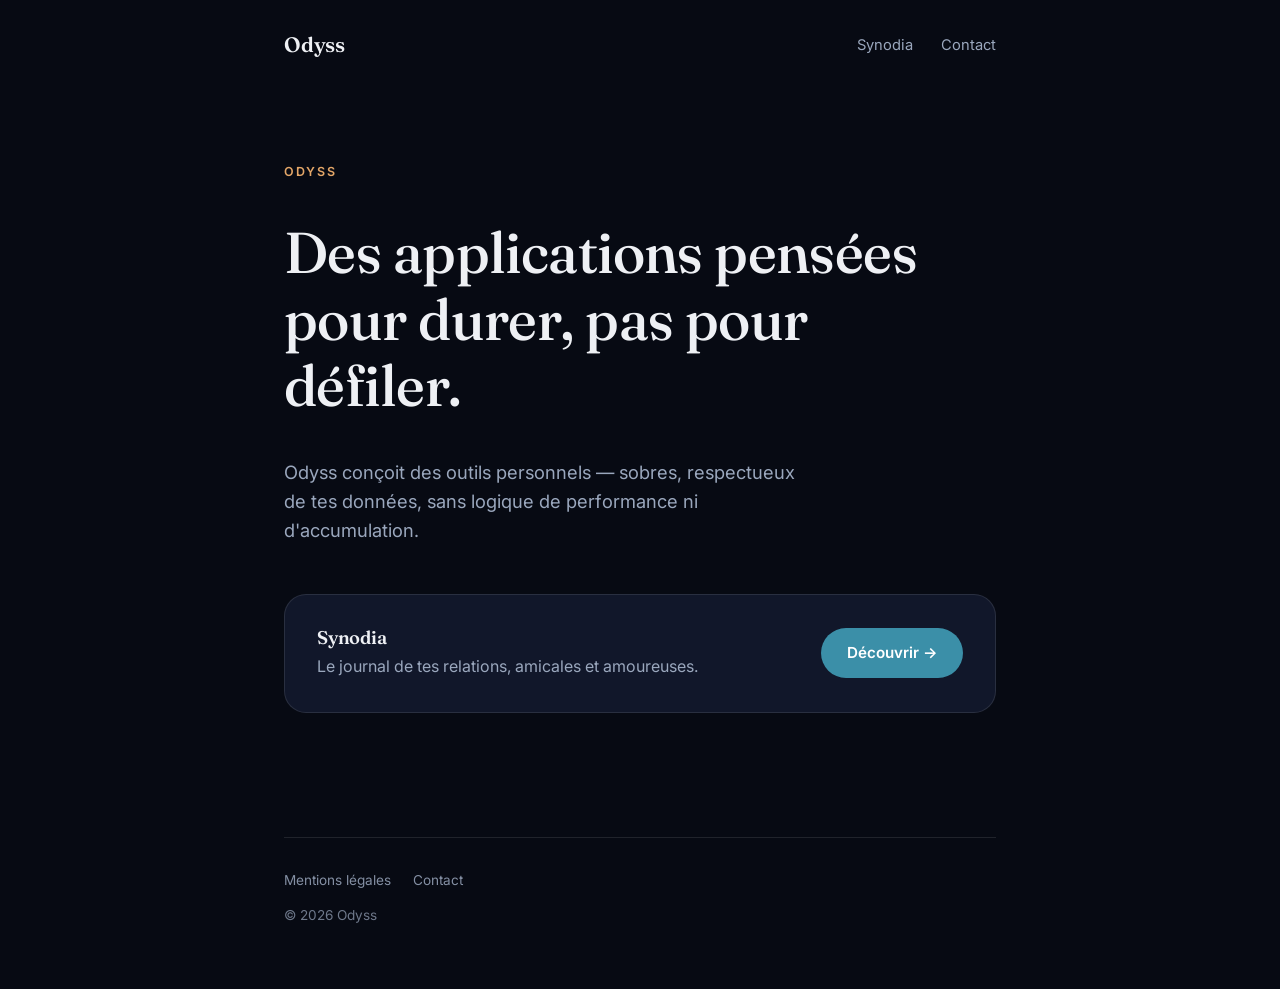
==== index.html @ f8a7f495 "Premier contenu du site" ====
<!DOCTYPE html>
<html lang="fr">
<head>
<meta charset="UTF-8">
<meta name="viewport" content="width=device-width, initial-scale=1.0">
<title>Odyss</title>
<meta name="description" content="Odyss conçoit des applications personnelles, pensées pour la réflexion plutôt que pour la performance.">
<link rel="preconnect" href="https://fonts.googleapis.com">
<link rel="preconnect" href="https://fonts.gstatic.com" crossorigin>
<link href="https://fonts.googleapis.com/css2?family=Fraunces:opsz,wght@9..144,400;9..144,500;9..144,600&family=Inter:wght@400;500;600&display=swap" rel="stylesheet">
<link rel="stylesheet" href="/style.css">
</head>
<body>

<div class="wrap">
  <header class="site-header">
    <div class="wordmark">Odyss</div>
    <nav class="site-nav">
      <a href="/synodia/">Synodia</a>
      <a href="mailto:contact@odyss-app.fr">Contact</a>
    </nav>
  </header>

  <main style="padding: 60px 0 40px;">
    <p class="eyebrow">Odyss</p>
    <h1>Des applications pensées<br>pour durer, pas pour défiler.</h1>
    <p style="font-size: 1.15rem; max-width: 520px; margin-top: 20px;">
      Odyss conçoit des outils personnels — sobres, respectueux de tes
      données, sans logique de performance ni d'accumulation.
    </p>

    <div class="card" style="margin-top: 48px; display: flex; align-items: center; justify-content: space-between; flex-wrap: wrap; gap: 20px;">
      <div>
        <h3 style="margin: 0 0 6px;">Synodia</h3>
        <p style="margin: 0;">Le journal de tes relations, amicales et amoureuses.</p>
      </div>
      <a href="/synodia/" class="btn btn-primary">Découvrir →</a>
    </div>
  </main>

  <footer class="site-footer">
    <div class="footer-links">
      <a href="/synodia/mentions-legales.html">Mentions légales</a>
      <a href="mailto:contact@odyss-app.fr">Contact</a>
    </div>
    <p style="margin-top: 14px; opacity: 0.7;">© 2026 Odyss</p>
  </footer>
</div>

</body>
</html>
---- style.css ----
/* ==========================================================
   Synodia / Odyss — feuille de style partagée
   Palette et typographie dérivées de l'identité déjà établie
   dans l'app (fond nuit de la Constellation, teal de Theme.accent,
   accent doré des étoiles "couple").
   ========================================================== */

:root {
  /* Nuit */
  --bg-night: #070a13;
  --bg-night-soft: #0d1220;
  --bg-night-card: #11172a;

  /* Papier (pages légales, plus lisibles en clair) */
  --bg-paper: #f7f5f0;
  --bg-paper-card: #ffffff;

  /* Encre */
  --ink: #eef0f4;
  --ink-muted: #9aa7bd;
  --ink-dark: #1b2030;
  --ink-dark-muted: #5b6478;

  /* Accents */
  --accent-teal: #3b8fa8;
  --accent-teal-bright: #5cb4cf;
  --accent-gold: #e3a668;

  --line: rgba(255, 255, 255, 0.10);
  --line-dark: rgba(27, 32, 48, 0.12);

  --radius-lg: 22px;
  --radius-md: 14px;
  --radius-sm: 8px;

  --font-display: 'Fraunces', Georgia, 'Times New Roman', serif;
  --font-body: 'Inter', -apple-system, BlinkMacSystemFont, 'Segoe UI', sans-serif;
}

* { box-sizing: border-box; }

html {
  scroll-behavior: smooth;
}

body {
  margin: 0;
  font-family: var(--font-body);
  background: var(--bg-night);
  color: var(--ink);
  line-height: 1.6;
  -webkit-font-smoothing: antialiased;
}

body.paper {
  background: var(--bg-paper);
  color: var(--ink-dark);
}

a {
  color: var(--accent-teal-bright);
  text-decoration: none;
}
a:hover { text-decoration: underline; }
body.paper a { color: var(--accent-teal); }

img { max-width: 100%; display: block; }

/* ── Layout ── */
.wrap {
  max-width: 760px;
  margin: 0 auto;
  padding: 0 24px;
}

.wrap-narrow {
  max-width: 640px;
  margin: 0 auto;
  padding: 0 24px;
}

/* ── Typographie ── */
h1, h2, h3 {
  font-family: var(--font-display);
  font-weight: 600;
  line-height: 1.15;
  letter-spacing: -0.01em;
}

h1 { font-size: clamp(2.4rem, 6vw, 3.6rem); font-weight: 500; }
h2 { font-size: clamp(1.5rem, 3.5vw, 2rem); margin-top: 0; }
h3 { font-size: 1.15rem; }

p { color: var(--ink-muted); }
body.paper p { color: var(--ink-dark-muted); }

.eyebrow {
  font-family: var(--font-body);
  font-size: 0.78rem;
  letter-spacing: 0.14em;
  text-transform: uppercase;
  color: var(--accent-gold);
  font-weight: 600;
}

/* ── Header / nav ── */
.site-header {
  display: flex;
  align-items: center;
  justify-content: space-between;
  padding: 28px 0;
}

.wordmark {
  font-family: var(--font-display);
  font-size: 1.3rem;
  color: var(--ink);
  font-weight: 600;
  letter-spacing: -0.01em;
}
body.paper .wordmark { color: var(--ink-dark); }

.site-nav a {
  margin-left: 24px;
  font-size: 0.92rem;
  color: var(--ink-muted);
}
body.paper .site-nav a { color: var(--ink-dark-muted); }

/* ── Cartes ── */
.card {
  background: var(--bg-night-card);
  border: 1px solid var(--line);
  border-radius: var(--radius-lg);
  padding: 32px;
  margin-bottom: 20px;
}
body.paper .card {
  background: var(--bg-paper-card);
  border-color: var(--line-dark);
  box-shadow: 0 1px 3px rgba(27, 32, 48, 0.04);
}

.card .eyebrow { margin-bottom: 10px; display: block; }

/* ── Boutons ── */
.btn {
  display: inline-flex;
  align-items: center;
  gap: 8px;
  padding: 13px 26px;
  border-radius: 999px;
  font-weight: 600;
  font-size: 0.95rem;
  transition: transform 0.15s ease, opacity 0.15s ease;
}
.btn:hover { transform: translateY(-1px); text-decoration: none; }

.btn-primary {
  background: var(--accent-teal);
  color: #fff;
}
.btn-primary:hover { background: var(--accent-teal-bright); }

.btn-ghost {
  border: 1px solid var(--line);
  color: var(--ink);
}
body.paper .btn-ghost { border-color: var(--line-dark); color: var(--ink-dark); }

/* ── Footer ── */
.site-footer {
  border-top: 1px solid var(--line);
  margin-top: 64px;
  padding: 32px 0 48px;
  font-size: 0.85rem;
  color: var(--ink-muted);
}
body.paper .site-footer { border-color: var(--line-dark); color: var(--ink-dark-muted); }

.site-footer a { color: inherit; opacity: 0.85; }
.site-footer a:hover { opacity: 1; }

.footer-links a { margin-right: 18px; }

/* ── Pages légales (document) ── */
.legal h2 {
  margin-top: 44px;
  padding-top: 8px;
  border-top: 1px solid var(--line-dark);
}
.legal h2:first-of-type { border-top: none; margin-top: 24px; }
.legal p, .legal li { color: var(--ink-dark-muted); font-size: 0.98rem; }
.legal strong { color: var(--ink-dark); }

.placeholder {
  background: rgba(227, 166, 104, 0.15);
  border: 1px dashed var(--accent-gold);
  border-radius: var(--radius-sm);
  padding: 2px 8px;
  font-size: 0.9em;
  color: #8a5a1e;
}

/* ── Responsive ── */
@media (max-width: 600px) {
  .card { padding: 24px; }
  .site-nav a { margin-left: 14px; font-size: 0.85rem; }
}

@media (prefers-reduced-motion: reduce) {
  * { animation: none !important; transition: none !important; }
}
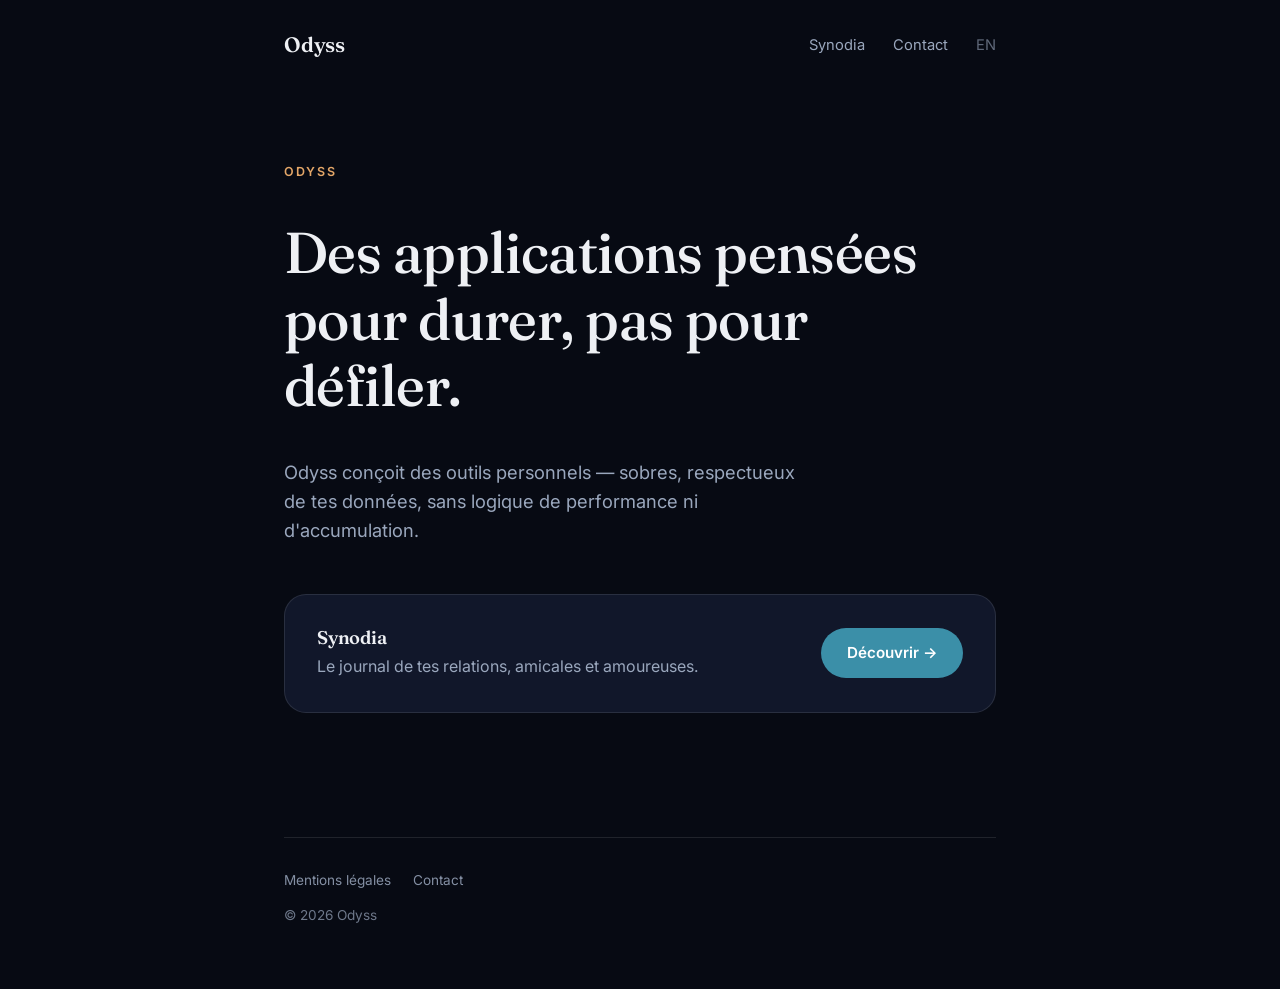
==== commit 6cba3453: "Ajout EN sur page principale" ====
--- a/index.html
+++ b/index.html
@@ -5,6 +5,8 @@
 <meta name="viewport" content="width=device-width, initial-scale=1.0">
 <title>Odyss</title>
 <meta name="description" content="Odyss conçoit des applications personnelles, pensées pour la réflexion plutôt que pour la performance.">
+<link rel="alternate" hreflang="fr" href="https://odyss-app.fr/" />
+<link rel="alternate" hreflang="en" href="https://odyss-app.fr/en/" />
 <link rel="preconnect" href="https://fonts.googleapis.com">
 <link rel="preconnect" href="https://fonts.gstatic.com" crossorigin>
 <link href="https://fonts.googleapis.com/css2?family=Fraunces:opsz,wght@9..144,400;9..144,500;9..144,600&family=Inter:wght@400;500;600&display=swap" rel="stylesheet">
@@ -13,38 +15,39 @@
 <body>
 
 <div class="wrap">
-  <header class="site-header">
-    <div class="wordmark">Odyss</div>
-    <nav class="site-nav">
-      <a href="/synodia/">Synodia</a>
-      <a href="mailto:contact@odyss-app.fr">Contact</a>
-    </nav>
-  </header>
+<header class="site-header">
+<div class="wordmark">Odyss</div>
+<nav class="site-nav">
+<a href="/synodia/">Synodia</a>
+<a href="/contact.html">Contact</a>
+<a href="/en/" style="opacity:0.6;">EN</a>
+</nav>
+</header>
 
-  <main style="padding: 60px 0 40px;">
-    <p class="eyebrow">Odyss</p>
-    <h1>Des applications pensées<br>pour durer, pas pour défiler.</h1>
-    <p style="font-size: 1.15rem; max-width: 520px; margin-top: 20px;">
+<main style="padding: 60px 0 40px;">
+<p class="eyebrow">Odyss</p>
+<h1>Des applications pensées<br>pour durer, pas pour défiler.</h1>
+<p style="font-size: 1.15rem; max-width: 520px; margin-top: 20px;">
       Odyss conçoit des outils personnels — sobres, respectueux de tes
       données, sans logique de performance ni d'accumulation.
-    </p>
+</p>
 
-    <div class="card" style="margin-top: 48px; display: flex; align-items: center; justify-content: space-between; flex-wrap: wrap; gap: 20px;">
-      <div>
-        <h3 style="margin: 0 0 6px;">Synodia</h3>
-        <p style="margin: 0;">Le journal de tes relations, amicales et amoureuses.</p>
-      </div>
-      <a href="/synodia/" class="btn btn-primary">Découvrir →</a>
-    </div>
-  </main>
+<div class="card" style="margin-top: 48px; display: flex; align-items: center; justify-content: space-between; flex-wrap: wrap; gap: 20px;">
+<div>
+<h3 style="margin: 0 0 6px;">Synodia</h3>
+<p style="margin: 0;">Le journal de tes relations, amicales et amoureuses.</p>
+</div>
+<a href="/synodia/" class="btn btn-primary">Découvrir →</a>
+</div>
+</main>
 
-  <footer class="site-footer">
-    <div class="footer-links">
-      <a href="/synodia/mentions-legales.html">Mentions légales</a>
-      <a href="mailto:contact@odyss-app.fr">Contact</a>
-    </div>
-    <p style="margin-top: 14px; opacity: 0.7;">© 2026 Odyss</p>
-  </footer>
+<footer class="site-footer">
+<div class="footer-links">
+<a href="/synodia/mentions-legales.html">Mentions légales</a>
+<a href="/contact.html">Contact</a>
+</div>
+<p style="margin-top: 14px; opacity: 0.7;">© 2026 Odyss</p>
+</footer>
 </div>
 
 </body>
